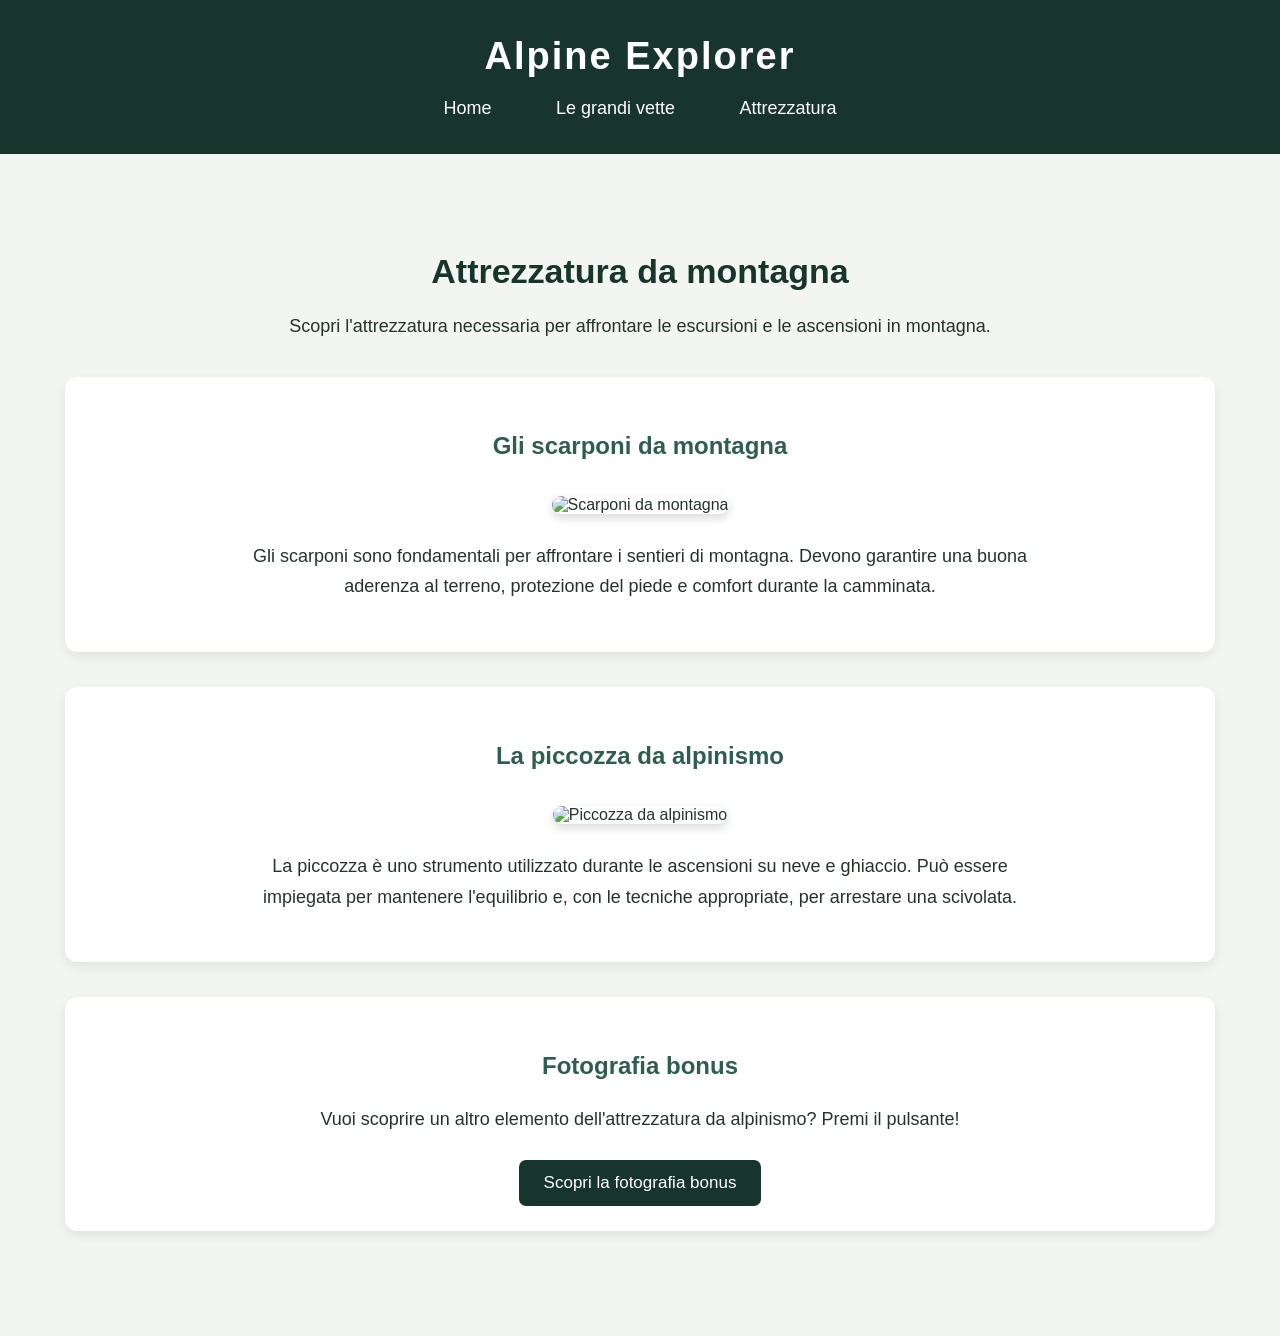
==== attrezzatura.html @ c7191e78 "Add files via upload" ====
<!DOCTYPE html>
<html lang="it">

<head>
    <meta charset="UTF-8">
    <title>Alpine Explorer - Attrezzatura</title>
    <link rel="stylesheet" href="style.css">
    <script type="text/javascript"
            id="cookiebanner"
            src="https://cdn.jsdelivr.net/gh/dobarkod/cookie-banner@1.2.2/dist/cookiebanner.min.js">
    </script>
</head>

<body>

    <!-- Intestazione del sito -->
    <header>

        <h1>Alpine Explorer</h1>

        <!-- Menu di navigazione -->
        <nav>
            <a href="index.html">Home</a>
            <a href="vette.html">Le grandi vette</a>
            <a href="attrezzatura.html">Attrezzatura</a>
        </nav>

    </header>

    <!-- Contenuto principale -->
    <main>

        <h2>Attrezzatura da montagna</h2>

        <p>
            Scopri l'attrezzatura necessaria
            per affrontare le escursioni
            e le ascensioni in montagna.
        </p>

        <!-- Prima sezione: scarponi -->
        <section>

            <h3>Gli scarponi da montagna</h3>

            <img src="immagini/scarponi.png"
                 alt="Scarponi da montagna">

            <p>
                Gli scarponi sono fondamentali
                per affrontare i sentieri di montagna.
                Devono garantire una buona aderenza
                al terreno, protezione del piede
                e comfort durante la camminata.
            </p>

        </section>

        <!-- Seconda sezione: piccozza -->
        <section>

            <h3>La piccozza da alpinismo</h3>

            <img src="https://thumb.wikimedia.org/wikipedia/commons/thumb/5/56/Sierra_de_Ayll%C3%B3n%2C_invierno_1975_12.jpg/960px-Sierra_de_Ayll%C3%B3n%2C_invierno_1975_12.jpg"
                 alt="Piccozza da alpinismo">

            <p>
                La piccozza è uno strumento utilizzato
                durante le ascensioni su neve e ghiaccio.
                Può essere impiegata per mantenere
                l'equilibrio e, con le tecniche
                appropriate, per arrestare una scivolata.
            </p>

        </section>

        <!-- Sezione fotografia bonus -->
        <section>

            <h3>Fotografia bonus</h3>

            <p>
                Vuoi scoprire un altro elemento
                dell'attrezzatura da alpinismo?
                Premi il pulsante!
            </p>

            <button type="button" onclick="mostraBonus()">
                Scopri la fotografia bonus
            </button>

            <!-- Immagine inizialmente nascosta -->
            <div id="bonus" style="display: none;">

                <h3>Lo zaino da alpinismo</h3>

                <img src="immagini/zaino.jpg"
                     alt="Zaino da alpinismo">

            </div>

        </section>

    </main>

    <!-- Collegamento al file JavaScript -->
    <script src="script.js"></script>

</body>

</html>
---- style.css ----
/* ==============================
   STILE GENERALE DELLA PAGINA
   ============================== */

body {
    margin: 0;
    background-color: #f2f5f1;
    font-family: Arial, sans-serif;
    color: #26332d;
}


/* ==============================
   INTESTAZIONE
   ============================== */

header {
    background-color: #17352d;
    color: white;
    padding: 35px;
    text-align: center;
}

header h1 {
    margin: 0 0 20px 0;
    font-size: 38px;
    letter-spacing: 2px;
}


/* ==============================
   MENU DI NAVIGAZIONE
   ============================== */

nav a {
    color: white;
    text-decoration: none;
    margin: 0 18px;
    padding: 8px 12px;
    font-size: 18px;
}


/* ==============================
   CONTENUTO PRINCIPALE
   ============================== */

main {
    max-width: 1150px;
    margin: 40px auto;
    padding: 30px;
    text-align: center;
}


/* ==============================
   TITOLI
   ============================== */

main h2 {
    font-size: 34px;
    color: #17352d;
    margin-bottom: 20px;
}

main h3 {
    color: #2f5d50;
    font-size: 24px;
    margin-top: 30px;
}


/* ==============================
   PARAGRAFI
   ============================== */

main p {
    font-size: 18px;
    line-height: 1.7;
    margin: 15px auto 25px auto;
    max-width: 800px;
}


/* ==============================
   SEZIONI
   ============================== */

section {
    background-color: white;
    margin: 35px 0;
    padding: 25px;
    border-radius: 12px;
    box-shadow: 0 4px 12px rgba(0, 0, 0, 0.08);
}


/* ==============================
   IMMAGINI
   ============================== */

main img {
    width: 500px;
    height: 300px;
    object-fit: cover;
    margin: 12px;
    border-radius: 10px;
    box-shadow: 0 4px 10px rgba(0, 0, 0, 0.15);
}


/* ==============================
   PULSANTI
   ============================== */

button {
    background-color: #17352d;
    color: white;
    padding: 13px 25px;
    border: none;
    border-radius: 7px;
    font-size: 17px;
    cursor: pointer;
}

button:hover {
    background-color: #2f5d50;
}


/* ==============================
   FOTOGRAFIA BONUS
   ============================== */

#bonus {
    margin-top: 25px;
}
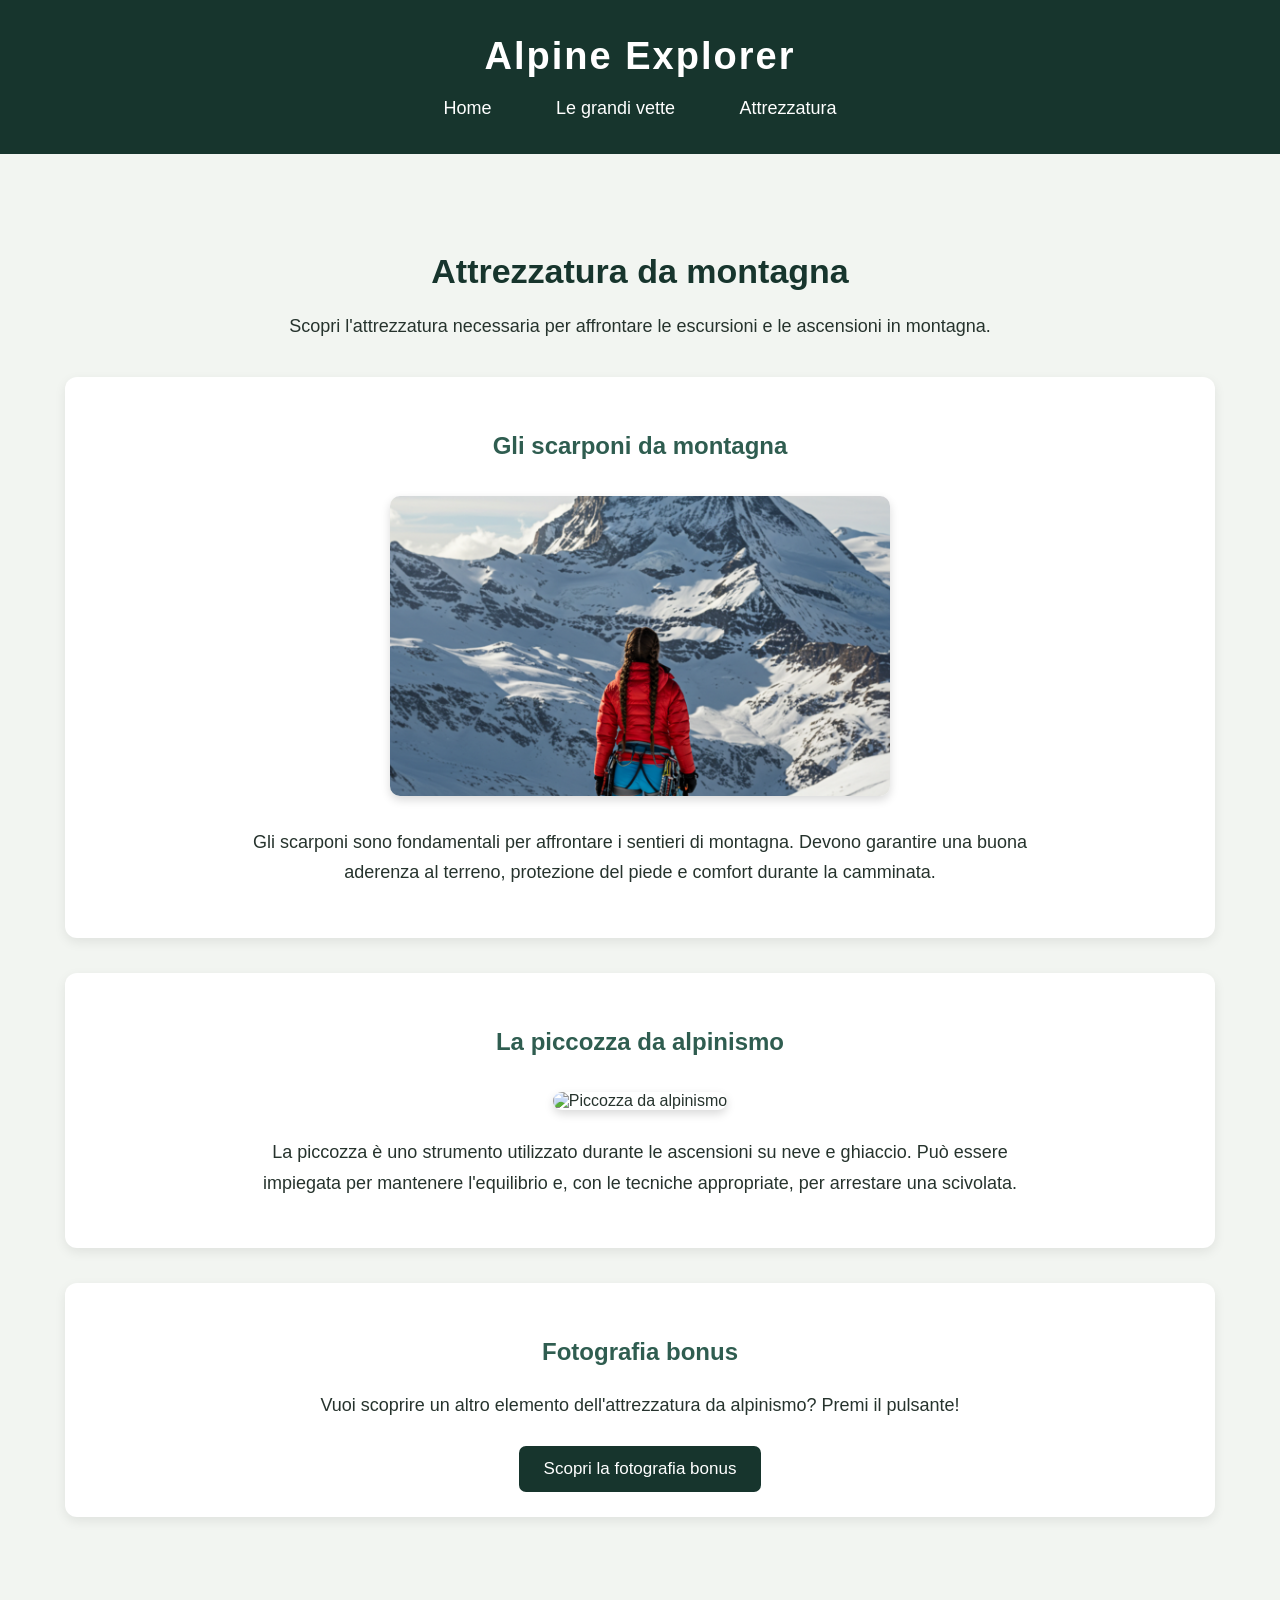
==== commit a2dd80d3: "Update attrezzatura.html" ====
--- a/attrezzatura.html
+++ b/attrezzatura.html
@@ -14,12 +14,10 @@
 
 <body>
 
-    <!-- Intestazione del sito -->
     <header>
 
         <h1>Alpine Explorer</h1>
 
-        <!-- Menu di navigazione -->
         <nav>
             <a href="index.html">Home</a>
             <a href="vette.html">Le grandi vette</a>
@@ -28,7 +26,6 @@
 
     </header>
 
-    <!-- Contenuto principale -->
     <main>
 
         <h2>Attrezzatura da montagna</h2>
@@ -39,7 +36,6 @@
             e le ascensioni in montagna.
         </p>
 
-        <!-- Prima sezione: scarponi -->
         <section>
 
             <h3>Gli scarponi da montagna</h3>
@@ -57,7 +53,6 @@
 
         </section>
 
-        <!-- Seconda sezione: piccozza -->
         <section>
 
             <h3>La piccozza da alpinismo</h3>
@@ -75,7 +70,6 @@
 
         </section>
 
-        <!-- Sezione fotografia bonus -->
         <section>
 
             <h3>Fotografia bonus</h3>
@@ -90,7 +84,6 @@
                 Scopri la fotografia bonus
             </button>
 
-            <!-- Immagine inizialmente nascosta -->
             <div id="bonus" style="display: none;">
 
                 <h3>Lo zaino da alpinismo</h3>
@@ -104,9 +97,8 @@
 
     </main>
 
-    <!-- Collegamento al file JavaScript -->
     <script src="script.js"></script>
 
 </body>
 
-</html>+</html>
--- a/style.css
+++ b/style.css
@@ -1,6 +1,4 @@
-/* ==============================
-   STILE GENERALE DELLA PAGINA
-   ============================== */
+
 
 body {
     margin: 0;
@@ -10,9 +8,7 @@
 }
 
 
-/* ==============================
-   INTESTAZIONE
-   ============================== */
+
 
 header {
     background-color: #17352d;
@@ -28,9 +24,6 @@
 }
 
 
-/* ==============================
-   MENU DI NAVIGAZIONE
-   ============================== */
 
 nav a {
     color: white;
@@ -41,9 +34,7 @@
 }
 
 
-/* ==============================
-   CONTENUTO PRINCIPALE
-   ============================== */
+
 
 main {
     max-width: 1150px;
@@ -53,9 +44,6 @@
 }
 
 
-/* ==============================
-   TITOLI
-   ============================== */
 
 main h2 {
     font-size: 34px;
@@ -70,9 +58,7 @@
 }
 
 
-/* ==============================
-   PARAGRAFI
-   ============================== */
+
 
 main p {
     font-size: 18px;
@@ -82,9 +68,7 @@
 }
 
 
-/* ==============================
-   SEZIONI
-   ============================== */
+
 
 section {
     background-color: white;
@@ -95,9 +79,7 @@
 }
 
 
-/* ==============================
-   IMMAGINI
-   ============================== */
+
 
 main img {
     width: 500px;
@@ -109,9 +91,7 @@
 }
 
 
-/* ==============================
-   PULSANTI
-   ============================== */
+
 
 button {
     background-color: #17352d;
@@ -128,10 +108,8 @@
 }
 
 
-/* ==============================
-   FOTOGRAFIA BONUS
-   ============================== */
+
 
 #bonus {
     margin-top: 25px;
-}+}
